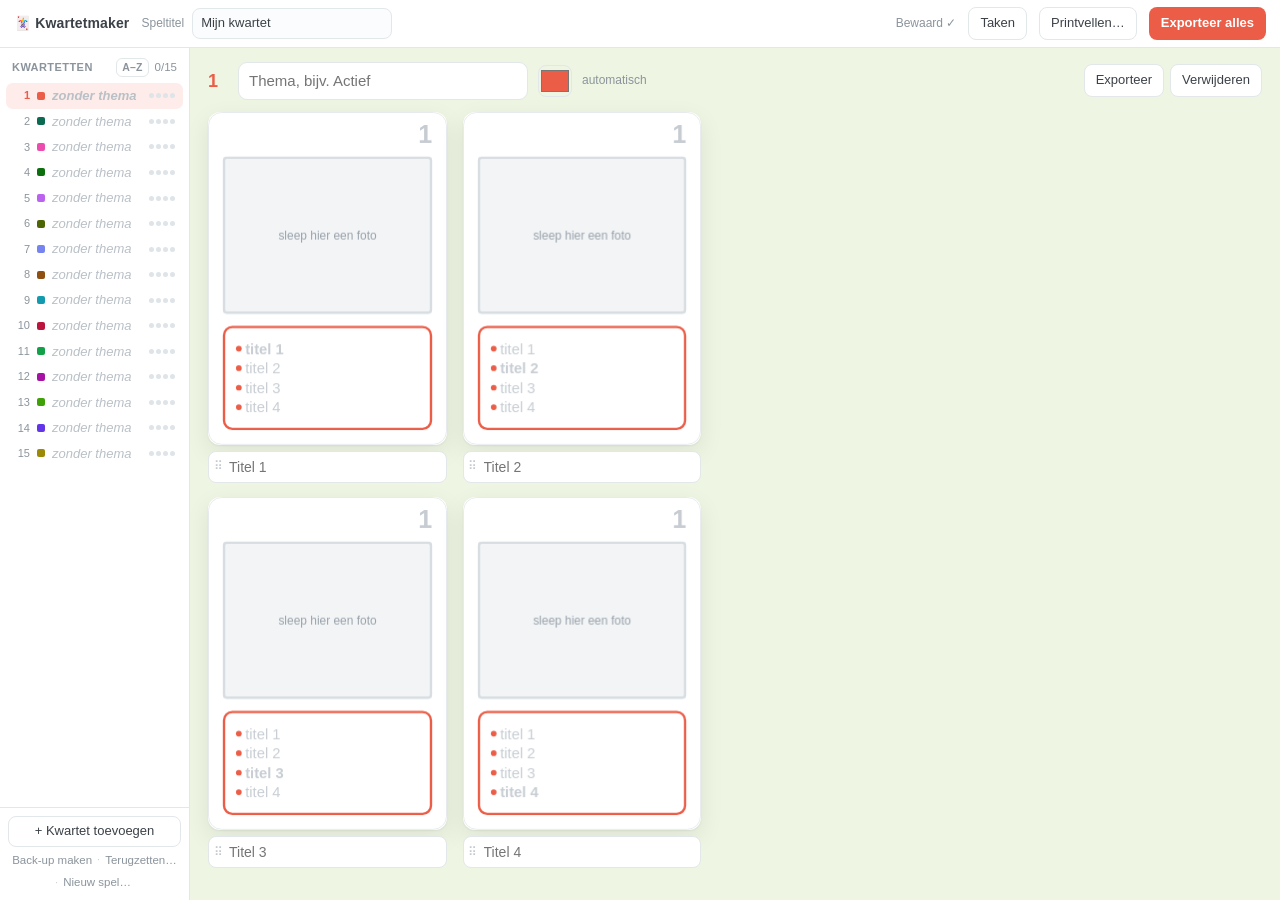
==== index.html @ a2814bfc "Wisselen, leegmaken, takenlijst, A-Z en hele foto met vervaagde randen - Kaartjes wisselen door te s" ====
<!doctype html>
<html lang="nl">
<head>
<meta charset="utf-8">
<meta name="viewport" content="width=device-width, initial-scale=1">
<title>Kwartetmaker</title>
<link rel="stylesheet" href="css/style.css">
</head>
<body>
<header class="topbar">
  <div class="brand">🃏 Kwartetmaker</div>
  <label class="inline"><span class="lbl">Speltitel</span>
    <input id="gameTitle" type="text" placeholder="Naam van het spel" autocomplete="off">
  </label>
  <div class="spacer"></div>
  <span id="status" class="status"></span>
  <button id="openTaken" class="btn" aria-pressed="false">Taken <span id="takenAantal" class="badge" hidden></span></button>
  <button id="openShare" class="btn serveronly" hidden>Delen…</button>
  <button id="openPrint" class="btn">Printvellen…</button>
  <button id="exportAll" class="btn primary">Exporteer alles</button>
</header>

<main>
  <aside class="sidebar">
    <div class="sidebar-head">
      <h2>Kwartetten</h2>
      <button id="sorteer" class="sorteer" type="button" aria-pressed="false">A–Z</button>
      <span id="progress" class="muted"></span>
    </div>
    <ol id="quartetList" class="quartet-list"></ol>
    <div class="sidebar-foot">
      <button id="addQuartet" class="btn ghost">+ Kwartet toevoegen</button>
      <div class="foot-links">
        <button id="backup" class="btn link">Back-up maken</button>
        <span class="sep">·</span>
        <button id="restore" class="btn link">Terugzetten…</button>
        <span class="sep">·</span>
        <button id="newGame" class="btn link danger">Nieuw spel…</button>
        <span class="sep serveronly" hidden>·</span>
        <button id="logout" class="btn link serveronly" hidden>Uitloggen</button>
      </div>
    </div>
  </aside>

  <section id="editor" class="editor"></section>

  <aside id="taken" class="taken" hidden aria-label="Takenlijst">
    <div class="taken-kop">
      <h2>Takenlijst</h2>
      <button id="sluitTaken" class="btn link" type="button" title="Sluiten">✕</button>
    </div>
    <p id="takenUitleg" class="hint"></p>
    <form id="takenForm" class="taken-nieuw">
      <input id="takenTekst" type="text" placeholder="Wat moet er nog gebeuren, of wat mis je?" autocomplete="off">
      <button class="btn primary" title="Toevoegen">+</button>
    </form>
    <label class="check taken-koppel"><input id="takenKoppel" type="checkbox"> <span id="takenKoppelTekst"></span></label>
    <ul id="takenLijst" class="taken-lijst"></ul>
    <details id="takenKlaarBlok" class="taken-klaar" hidden>
      <summary id="takenKlaarKop"></summary>
      <ul id="takenKlaarLijst" class="taken-lijst"></ul>
      <button id="takenOpruimen" class="btn link" type="button">Afgevinkte weghalen</button>
    </details>
    <label class="taken-naam">Je naam
      <input id="takenNaam" type="text" placeholder="zodat anderen zien wie wat schreef" autocomplete="off">
    </label>
  </aside>
</main>

<input id="filePicker" type="file" accept="image/*" multiple hidden>
<input id="backupPicker" type="file" accept=".zip,application/zip" hidden>
<dialog id="loginDialog" class="dialog">
  <form id="loginForm" class="dialog-body login">
    <h2>Kwartetmaker</h2>
    <p id="loginMelding" class="hint"></p>
    <label class="row" id="loginVeld">Wachtwoord
      <input id="loginWachtwoord" type="password" autocomplete="current-password" required>
    </label>
    <p id="loginFout" class="fout" hidden></p>
    <div class="dialog-actions">
      <button type="submit" class="btn primary">Inloggen</button>
    </div>
  </form>
</dialog>

<dialog id="shareDialog" class="dialog">
  <form method="dialog" class="dialog-body share">
    <h2>Bekijk-link delen</h2>
    <p class="hint">Iedereen met deze link kan het hele kwartet bekijken, ook op
      een telefoon, zonder wachtwoord. Aanpassen, downloaden en printen kan er
      niet mee. Wijzigingen zijn binnen een paar seconden te zien.</p>
    <p id="shareGeen" class="share-geen">Er is nog geen link.</p>
    <div id="shareLink" class="share-link">
      <input id="shareUrl" type="text" readonly>
      <button type="button" id="shareCopy" class="btn">Kopieer</button>
      <a id="shareOpen" class="btn" target="_blank" rel="noopener">Bekijk</a>
    </div>
    <div class="dialog-actions">
      <button type="button" id="shareOff" class="btn link danger">Link uitzetten</button>
      <span class="spacer"></span>
      <button type="button" id="shareNew" class="btn">Link maken</button>
      <button value="close" class="btn primary">Klaar</button>
    </div>
  </form>
</dialog>

<dialog id="printDialog" class="dialog">
  <form method="dialog" class="dialog-body">
    <h2>Printvellen maken</h2>
    <div class="dialog-cols">
      <section>
        <h3>Achterkant</h3>
        <p class="hint">Voor alle kaartjes hetzelfde, anders zie je van achteren
          welk kwartet het is.</p>
        <div class="back-preview preview"><canvas id="backPreview"></canvas></div>
        <div class="cardtools">
          <button type="button" class="icon" id="backPick" title="Afbeelding kiezen">🖼</button>
          <button type="button" class="icon fit" id="backFit"></button>
          <input id="backZoom" class="zoom" type="range" min="1" max="3" step="0.01" title="Inzoomen">
          <button type="button" class="icon" id="backClear" title="Afbeelding verwijderen">✕</button>
        </div>
        <p class="hint">Sleep hier een foto op, of kies er een met 🖼. Slepen in
          het kaartje verschuift de uitsnede.</p>
      </section>
      <section class="dialog-form">
        <label class="row">Tekst
          <input id="backTitle" type="text" placeholder="Naam van het spel" autocomplete="off">
        </label>
        <label class="row">Kleur
          <input id="backColor" type="color">
        </label>
        <label class="row">Motief
          <select id="backPattern">
            <option value="stippen">Stippen</option>
            <option value="strepen">Strepen</option>
            <option value="effen">Effen</option>
          </select>
        </label>
        <h3>Printen</h3>
        <label class="check"><input id="optBacks" type="checkbox" checked> Achterkanten meeprinten</label>
        <label class="check"><input id="optMarks" type="checkbox" checked> Snijlijnen in de marge</label>
        <label class="check"><input id="optEmpty" type="checkbox"> Ook lege kwartetten</label>
        <p class="hint">9 kaartjes per A4 (63 × 88 mm). Print dubbelzijdig met
          omslaan over de <strong>lange kant</strong> en zet "ware grootte" /
          100 % aan, niet "passend maken".</p>
      </section>
    </div>
    <div class="dialog-actions">
      <button value="cancel" class="btn">Sluiten</button>
      <button id="makePdf" value="pdf" class="btn primary">Maak PDF</button>
    </div>
  </form>
</dialog>


<div id="toast" class="toast" hidden></div>
<script type="module" src="js/app.js"></script>
</body>
</html>
---- css/style.css ----
:root {
  --accent: #e08a2e;
  --bg: #eef5e3;
  --panel: #ffffff;
  --ink: #3b4147;
  --muted: #8b949c;
  --line: #e2e7ea;
  --radius: 12px;
  --shadow: 0 1px 2px rgba(20,30,20,.06), 0 8px 24px rgba(20,30,20,.08);
  color-scheme: light;
}

* { box-sizing: border-box; }

/* Eigen display-regels mogen [hidden] niet overrulen. */
[hidden] { display: none !important; }

html, body {
  height: 100%;
  margin: 0;
}

body {
  font: 14px/1.45 -apple-system, BlinkMacSystemFont, "Helvetica Neue", Arial, sans-serif;
  color: var(--ink);
  background: var(--bg);
  display: flex;
  flex-direction: column;
  overflow: hidden;
}

button, input { font: inherit; color: inherit; }

/* ---------- topbar ---------- */
.topbar {
  display: flex;
  align-items: center;
  gap: 12px;
  padding: 7px 14px;
  background: var(--panel);
  border-bottom: 1px solid var(--line);
  flex: 0 0 auto;
}
.brand { font-weight: 700; letter-spacing: .01em; white-space: nowrap; }
.spacer { flex: 1; }
.inline { display: flex; align-items: center; gap: 8px; color: var(--muted); font-size: 12px; min-width: 0; }
.inline input[type=text] {
  width: 200px; min-width: 90px; padding: 5px 8px; border: 1px solid var(--line);
  border-radius: 8px; background: #fbfcfd; color: var(--ink); font-size: 13px;
}
.inline input[type=text]:focus { outline: 2px solid color-mix(in srgb, var(--accent) 45%, white); border-color: var(--accent); }
.status { font-size: 12px; color: var(--muted); white-space: nowrap; }

.btn {
  border: 1px solid var(--line); background: #fff; border-radius: 8px;
  padding: 6px 11px; cursor: pointer; font-size: 13px; white-space: nowrap;
}
.btn:hover { background: #f6f8f9; }
.btn.primary { background: var(--accent); border-color: transparent; color: #fff; font-weight: 600; }
.btn.primary:hover { filter: brightness(1.05); }
.btn.ghost { width: 100%; padding: 5px 10px; }
.btn.link { border: none; background: none; color: var(--muted); padding: 6px; }
.btn.link:hover { color: var(--ink); background: none; text-decoration: underline; }
.btn.link.danger:hover { color: #c0392b; }
.foot-links { display: flex; align-items: center; justify-content: center; gap: 0 2px; flex-wrap: wrap; }
.foot-links .btn.link { padding: 3px 3px; font-size: 11.5px; }
.foot-links .sep { color: #ccd3d8; font-size: 11px; }
.btn:disabled { opacity: .5; cursor: default; }

/* Smal venster (bijv. naast Photos op een halve iMac): minder tekst bovenin. */
@media (max-width: 1100px) {
  .topbar .lbl { display: none; }
  .inline input[type=text] { width: 160px; }
}

/* ---------- layout ---------- */
main { flex: 1; display: flex; min-height: 0; position: relative; }

/* De zijbalk ligt als laag over de linkerrand. Bij aanwijzen klapt hij uit
   (met vertraging, zie app.js) tot de namen helemaal passen; de editor ernaast
   verspringt daardoor niet. */
.sidebar {
  position: absolute; top: 0; bottom: 0; left: 0; z-index: 20;
  width: 190px; background: var(--panel);
  border-right: 1px solid var(--line); display: flex; flex-direction: column; min-height: 0;
}
.sidebar.expanded {
  width: max-content; min-width: 190px; max-width: min(460px, 70vw);
  box-shadow: 8px 0 28px rgba(20,30,20,.16);
}
.sidebar.expanded .foot-links { flex-wrap: nowrap; }
.sidebar-head { display: flex; align-items: baseline; justify-content: space-between; padding: 10px 12px 6px; }
.sidebar-head h2 { font-size: 11px; text-transform: uppercase; letter-spacing: .06em; margin: 0; color: var(--muted); }
.muted { color: var(--muted); font-size: 11.5px; }
.quartet-list { list-style: none; margin: 0; padding: 0 6px; overflow-y: auto; flex: 1; }
.quartet-list li {
  display: flex; align-items: center; gap: 7px; padding: 4px 8px;
  border-radius: 7px; cursor: pointer; font-size: 13px; line-height: 1.35;
}
.quartet-list li:hover { background: #f4f7f8; }
.quartet-list li.active { background: color-mix(in srgb, var(--accent) 14%, white); }
.quartet-list .num { width: 16px; text-align: right; font-variant-numeric: tabular-nums; color: var(--muted); font-size: 11px; }
.quartet-list li.active .num { color: var(--accent); font-weight: 700; }
.quartet-list li.active .name { font-weight: 600; }
.quartet-list .name { flex: 1; min-width: 0; overflow: hidden; text-overflow: ellipsis; white-space: nowrap; }
.quartet-list .name.empty { color: #b9c0c6; font-style: italic; }
.dots { display: flex; gap: 2px; flex: 0 0 auto; }
.dots i { width: 5px; height: 5px; border-radius: 50%; background: #dfe4e8; }
.dots i.on { background: var(--accent); }
.sidebar-foot { padding: 8px 8px 6px; border-top: 1px solid var(--line); display: flex; flex-direction: column; gap: 2px; }

/* ---------- editor ---------- */
.editor {
  flex: 1; overflow-y: auto; padding: 14px 18px 16px; min-width: 0; margin-left: 190px;
  /* Kaartbreedte zo gekozen dat de 2x2 altijd in beeld past: begrensd door de
     hoogte (twee rijen kaartjes + titelvelden + kop) én door de breedte. */
  --cardw: clamp(140px,
                 min(calc((100vh - 232px) / 2.8), calc((100vw - 190px - 52px) / 2)),
                 330px);
}

.editor-head { display: flex; align-items: center; gap: 10px; margin-bottom: 12px; flex-wrap: wrap; }
.qnum { font-weight: 700; font-size: 18px; color: var(--accent); font-variant-numeric: tabular-nums; min-width: 20px; }
.theme-input {
  flex: 1 1 150px; max-width: 290px; min-width: 0;
  padding: 7px 10px; border: 1px solid var(--line); border-radius: 9px; background: #fff; font-size: 15px;
}
.theme-input:focus { outline: 2px solid color-mix(in srgb, var(--accent) 45%, white); border-color: var(--accent); }
.editor-actions { margin-left: auto; display: flex; gap: 6px; }

.cards { display: grid; grid-template-columns: repeat(2, var(--cardw)); gap: 14px 16px; }

.cardcol { display: flex; flex-direction: column; gap: 6px; }
.preview {
  position: relative; border-radius: var(--radius); background: var(--panel);
  box-shadow: var(--shadow); overflow: hidden;
}
.preview canvas { display: block; width: 100%; height: auto; }
.preview:not(.has-photo) canvas { cursor: pointer; }
.preview.dragging canvas { cursor: grabbing; }
.preview.has-photo canvas { cursor: grab; }
.preview.over::after {
  content: "Laat los om de foto te plaatsen";
  position: absolute; inset: 0; display: flex; align-items: center; justify-content: center;
  text-align: center; padding: 20px; font-size: 12px; font-weight: 600; color: var(--accent);
  background: color-mix(in srgb, var(--accent) 12%, rgba(255,255,255,.9));
  border: 2px dashed var(--accent); border-radius: var(--radius);
}
.cardcol input.title {
  padding: 6px 9px; height: 32px; border: 1px solid var(--line); border-radius: 8px; background: #fff; width: 100%;
}
.cardcol input.title:focus { outline: 2px solid color-mix(in srgb, var(--accent) 45%, white); border-color: var(--accent); }

/* Fotoknoppen zweven bovenop het kaartje en verschijnen bij aanwijzen,
   zodat er onder elk kaartje alleen het titelveld staat. */
.photo-tools {
  position: absolute; left: 6px; right: 6px; top: 6px;
  display: flex; align-items: center; gap: 6px; padding: 4px;
  border-radius: 9px; background: rgba(255,255,255,.95); box-shadow: 0 1px 6px rgba(0,0,0,.18);
  opacity: 0; pointer-events: none; transition: opacity .12s;
}
.preview:hover .photo-tools, .preview:focus-within .photo-tools { opacity: 1; pointer-events: auto; }
.preview.dragging .photo-tools, .preview.over .photo-tools { opacity: 0; pointer-events: none; }
.preview:not(.has-photo) .photo-tools .zoom,
.preview:not(.has-photo) .photo-tools [data-act=fit] { display: none; }
.preview:not(.has-photo) .photo-tools [data-act=clear] { visibility: hidden; }
/* Eerste regel knoppen, daaronder de zoomschuif over de hele breedte. */
.photo-tools { flex-wrap: wrap; row-gap: 3px; }
.photo-tools .spring { flex: 1; }
.photo-tools .zoom { flex: 1 1 100%; order: 2; margin: 0 4px; height: 16px; }
.icon.fit { font-size: 14px; }
.icon[aria-pressed="true"] { background: #e9eef1; border-color: #cfd8de; }
@media (hover: none) { .photo-tools { opacity: 1; pointer-events: auto; } }

.icon {
  border: 1px solid var(--line); background: #fff; border-radius: 7px;
  width: 28px; height: 26px; flex: 0 0 auto; cursor: pointer; display: grid; place-items: center; font-size: 12px; padding: 0;
}
.icon:hover { background: #f6f8f9; }
.photo-tools input[type=range], .cardtools input[type=range] { flex: 1; accent-color: var(--accent); min-width: 0; }
.cardtools { display: flex; align-items: center; gap: 6px; }

.empty-state { color: var(--muted); padding: 60px 0; text-align: center; }

.toast {
  position: fixed; left: 50%; bottom: 26px; transform: translateX(-50%);
  background: #2f353a; color: #fff; padding: 10px 16px; border-radius: 10px;
  font-size: 13px; box-shadow: var(--shadow); z-index: 50; max-width: 70vw;
}

/* ---------- dialoog ---------- */
.dialog {
  border: none; border-radius: 16px; padding: 0; max-width: 700px; width: calc(100vw - 40px);
  box-shadow: 0 10px 40px rgba(20,30,20,.25); color: var(--ink); background: var(--panel);
}
.dialog::backdrop { background: rgba(30,40,30,.35); }
.dialog-body { padding: 22px 24px 18px; }
.dialog h2 { margin: 0 0 14px; font-size: 17px; }
.dialog h3 { margin: 18px 0 8px; font-size: 11px; text-transform: uppercase; letter-spacing: .06em; color: var(--muted); }
.dialog section:first-child h3 { margin-top: 0; }
.dialog-cols { display: grid; grid-template-columns: 200px 1fr; gap: 26px; align-items: start; }
.dialog .hint { color: var(--muted); font-size: 12px; margin: 8px 0 0; }
.dialog-form .row { display: flex; align-items: center; justify-content: space-between; gap: 10px; margin-bottom: 8px; font-size: 13px; }
.dialog-form .row input[type=text] { flex: 1; padding: 7px 9px; border: 1px solid var(--line); border-radius: 8px; }
.dialog-form .row input[type=color] { width: 38px; height: 28px; padding: 0; border: 1px solid var(--line); border-radius: 7px; background: none; }
.dialog-form select { padding: 6px 8px; border: 1px solid var(--line); border-radius: 8px; background: #fff; }
.dialog .check { display: flex; align-items: center; gap: 8px; font-size: 13px; margin-bottom: 7px; }
.dialog .check input { accent-color: var(--accent); }
.dialog-actions { display: flex; justify-content: flex-end; gap: 8px; margin-top: 18px; }
.back-preview { position: relative; border-radius: var(--radius); overflow: hidden; box-shadow: var(--shadow); }
.back-preview + .cardtools { margin-top: 10px; }
.cardtools .icon:disabled, .cardtools input:disabled { opacity: .4; cursor: default; }
.back-preview canvas { display: block; width: 100%; height: auto; }

/* ---------- kleur per thema ---------- */
.quartet-list .swatch { width: 8px; height: 8px; border-radius: 2px; flex: 0 0 auto; }
.theme-color { display: flex; align-items: center; gap: 6px; }
.theme-color input[type=color] { width: 34px; height: 32px; padding: 0; border: 1px solid var(--line); border-radius: 8px; background: none; cursor: pointer; }
.theme-color .btn.link { font-size: 12px; padding: 4px 4px; }

.dialog .login { max-width: 360px; }
.dialog .login .row { display: flex; align-items: center; justify-content: space-between; gap: 12px; font-size: 13px; margin-top: 14px; }
.dialog .login input { flex: 1; padding: 8px 10px; border: 1px solid var(--line); border-radius: 8px; }
.fout { color: #c0392b; font-size: 12px; margin: 10px 0 0; }

.dialog .share { max-width: 560px; }
.share-geen { font-size: 13px; margin: 14px 0 0; }
.share-link { display: flex; gap: 6px; margin-top: 14px; }
.share-link input { flex: 1; min-width: 0; padding: 7px 9px; border: 1px solid var(--line); border-radius: 8px; font-size: 12px; background: #fbfcfd; }
.share-link a.btn { text-decoration: none; color: inherit; }
.dialog-actions .spacer { flex: 1; }

/* ---------- zijbalk sorteren ---------- */
.sidebar-head { gap: 6px; }
.sidebar-head h2 { flex: 1; letter-spacing: .04em; }
.sidebar-head .muted { white-space: nowrap; }
.sorteer {
  border: 1px solid var(--line); background: #fff; border-radius: 6px; cursor: pointer;
  font-size: 10.5px; font-weight: 600; padding: 1px 5px; color: var(--muted); letter-spacing: .02em;
  white-space: nowrap;
}
.sorteer:hover { color: var(--ink); }
.sorteer[aria-pressed="true"] { background: var(--ink); border-color: var(--ink); color: #fff; }

/* ---------- wisselen door slepen ---------- */
.photo-tools .grip { cursor: grab; user-select: none; -webkit-user-select: none; font-size: 14px; color: var(--muted); }
.photo-tools .grip:active { cursor: grabbing; }
.preview:not(.has-content) .photo-tools [data-act=empty],
.preview:not(.has-content) .photo-tools .grip { visibility: hidden; }
.cardcol.bron .preview, .titelrij.bron { opacity: .45; }
.preview.over-wissel::after {
  content: "Laat los om te wisselen";
  position: absolute; inset: 0; display: flex; align-items: center; justify-content: center;
  text-align: center; padding: 20px; font-size: 12px; font-weight: 600; color: var(--ink);
  background: rgba(255,255,255,.82); border: 2px dashed var(--ink); border-radius: var(--radius);
}
.preview.over-wissel .photo-tools { opacity: 0; pointer-events: none; }
.titelrij { position: relative; display: flex; align-items: center; }
.grip-titel {
  position: absolute; left: 2px; top: 0; bottom: 0; width: 16px; display: grid; place-items: center;
  color: #c3cad0; cursor: grab; font-size: 12px; user-select: none; -webkit-user-select: none;
}
.grip-titel:hover { color: var(--muted); }
.titelrij input.title { padding-left: 20px; }
.titelrij.over input.title { outline: 2px dashed var(--ink); outline-offset: 1px; }

/* ---------- toast met knop ---------- */
.toast-knop {
  margin-left: 10px; border: 0; background: none; color: #ffd28a; font-weight: 600;
  cursor: pointer; padding: 0; text-decoration: underline;
}

/* ---------- takenlijst ---------- */
.badge {
  display: inline-block; min-width: 17px; padding: 0 5px; margin-left: 4px; border-radius: 9px;
  background: var(--accent); color: #fff; font-size: 11px; font-weight: 700; line-height: 17px; text-align: center;
}
#openTaken[aria-pressed="true"] { background: #eef1f3; }
/* Neemt ruimte in naast de editor (ligt er niet overheen): de kaartjes worden
   iets kleiner maar blijven alle vier in beeld, ook naast Photos. */
.taken {
  flex: 0 0 290px; width: 290px; min-height: 0;
  background: var(--panel); border-left: 1px solid var(--line);
  display: flex; flex-direction: column; padding: 12px 14px 12px; gap: 8px; overflow: hidden;
}
.taken-kop { display: flex; align-items: center; justify-content: space-between; }
.taken-kop h2 { margin: 0; font-size: 15px; }
.taken .hint { margin: 0; color: var(--muted); font-size: 12px; }
.taken-nieuw { display: flex; gap: 6px; }
.taken-nieuw input {
  flex: 1; min-width: 0; padding: 7px 9px; border: 1px solid var(--line); border-radius: 8px; font-size: 13px;
}
.taken-nieuw input:focus { outline: 2px solid color-mix(in srgb, var(--accent) 45%, white); border-color: var(--accent); }
.taken-nieuw .btn { padding: 4px 12px; font-size: 16px; }
.taken-koppel { font-size: 12px; color: var(--muted); display: flex; gap: 6px; align-items: center; }
.taken-koppel input { accent-color: var(--accent); }
.taken-lijst { list-style: none; margin: 0; padding: 0; overflow-y: auto; }
#takenLijst { flex: 1; min-height: 60px; }
.taak { display: flex; align-items: flex-start; gap: 8px; padding: 7px 2px; border-bottom: 1px solid #f0f2f4; }
.taak input[type=checkbox] { margin-top: 3px; accent-color: var(--accent); flex: 0 0 auto; }
.taak-inhoud { flex: 1; min-width: 0; display: flex; flex-direction: column; }
.taak .tekst { font-size: 13px; overflow-wrap: anywhere; cursor: text; }
.taak.klaar .tekst { text-decoration: line-through; color: var(--muted); }
.taak .meta { font-size: 11px; color: var(--muted); }
.taak .kw { border: 0; background: none; padding: 0; font: inherit; font-weight: 600; cursor: pointer; }
.taak .kw:hover { text-decoration: underline; }
.taak .weg { border: 0; background: none; color: #c3cad0; cursor: pointer; font-size: 12px; padding: 2px 4px; visibility: hidden; }
.taak:hover .weg { visibility: visible; }
.taak .weg:hover { color: #c0392b; }
.taak input.bewerk { font-size: 13px; padding: 3px 6px; border: 1px solid var(--accent); border-radius: 6px; width: 100%; }
.taken-leeg { color: var(--muted); font-size: 13px; padding: 14px 2px; }
.taken-klaar { font-size: 12px; color: var(--muted); max-height: 35%; overflow-y: auto; }
.taken-klaar summary { cursor: pointer; padding: 4px 0; }
.taken-naam { font-size: 11.5px; color: var(--muted); display: flex; flex-direction: column; gap: 3px; border-top: 1px solid var(--line); padding-top: 8px; }
.taken-naam input { padding: 5px 8px; border: 1px solid var(--line); border-radius: 7px; font-size: 12.5px; color: var(--ink); }
@media (hover: none) { .taak .weg { visibility: visible; } }

body:has(.taken:not([hidden])) .editor {
  --cardw: clamp(130px,
                 min(calc((100vh - 232px) / 2.8), calc((100vw - 190px - 290px - 52px) / 2)),
                 330px);
}

/* ---------- melding nieuwe versie ---------- */
.nieuwe-versie {
  position: fixed; top: 54px; left: 50%; transform: translateX(-50%); z-index: 60;
  display: flex; align-items: center; gap: 12px; padding: 8px 10px 8px 16px;
  background: #2f353a; color: #fff; border-radius: 10px; box-shadow: var(--shadow); font-size: 13px;
}
.nieuwe-versie .btn { padding: 5px 12px; }
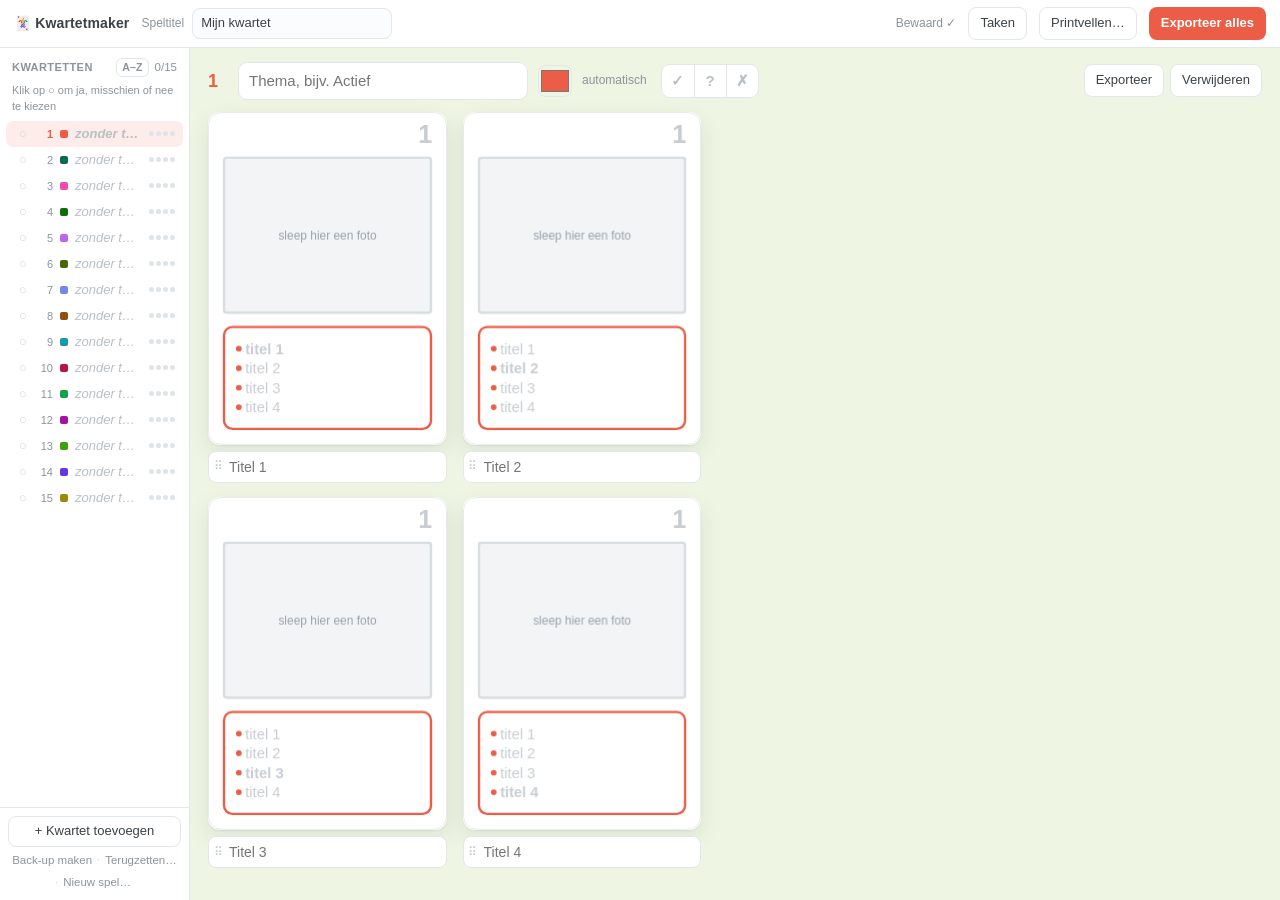
==== commit e7f1c394: "Per kwartet ja / misschien / nee, met teller tot 15 en dimmen bij nee - Gekleurd ✓ ? ✗ in de zijbalk" ====
--- a/index.html
+++ b/index.html
@@ -27,6 +27,7 @@
       <button id="sorteer" class="sorteer" type="button" aria-pressed="false">A–Z</button>
       <span id="progress" class="muted"></span>
     </div>
+    <div id="keuzeTeller" class="keuze-teller"></div>
     <ol id="quartetList" class="quartet-list"></ol>
     <div class="sidebar-foot">
       <button id="addQuartet" class="btn ghost">+ Kwartet toevoegen</button>
@@ -137,12 +138,20 @@
           </select>
         </label>
         <h3>Printen</h3>
-        <label class="check"><input id="optBacks" type="checkbox" checked> Achterkanten meeprinten</label>
-        <label class="check"><input id="optMarks" type="checkbox" checked> Snijlijnen in de marge</label>
+        <label class="check"><input type="radio" name="printSoort" value="vellen" checked> Printvellen om te knippen</label>
+        <label class="check"><input type="radio" name="printSoort" value="overzicht"> Overzicht: één kwartet per pagina</label>
+        <div id="vellenOpties" class="print-sub">
+          <label class="check"><input id="optBacks" type="checkbox" checked> Achterkanten meeprinten</label>
+          <label class="check"><input id="optMarks" type="checkbox" checked> Snijlijnen in de marge</label>
+        </div>
         <label class="check"><input id="optEmpty" type="checkbox"> Ook lege kwartetten</label>
-        <p class="hint">9 kaartjes per A4 (63 × 88 mm). Print dubbelzijdig met
+        <label class="check"><input id="optNee" type="checkbox" checked> Kwartetten met <span class="k-nee-tekst">✗</span> (nee) overslaan</label>
+        <p id="hintVellen" class="hint">9 kaartjes per A4 (63 × 88 mm). Print dubbelzijdig met
           omslaan over de <strong>lange kant</strong> en zet "ware grootte" /
           100 % aan, niet "passend maken".</p>
+        <p id="hintOverzicht" class="hint" hidden>Per kwartet één A4 met de vier kaartjes
+          zoals in de editor, groter dan echt (ca. 85 mm breed) zodat je ze goed kunt
+          nakijken. Zonder achterkanten en snijlijnen; niet om te knippen.</p>
       </section>
     </div>
     <div class="dialog-actions">
--- a/css/style.css
+++ b/css/style.css
@@ -328,3 +328,54 @@
   background: #2f353a; color: #fff; border-radius: 10px; box-shadow: var(--shadow); font-size: 13px;
 }
 .nieuwe-versie .btn { padding: 5px 12px; }
+
+/* ---------- dubbele foto's ---------- */
+/* Label linksonder in het fotovak (dat loopt tot 60,6% van de kaarthoogte, zie render.js). */
+.dubbel-label {
+  position: absolute; left: calc(6.2% + 6px); top: calc(60.6% - 28px); z-index: 2;
+  border: 1px solid #f0c36d; background: #fff4d6; color: #7a4f00; border-radius: 6px;
+  font-size: 11px; font-weight: 700; padding: 2px 7px; cursor: pointer; box-shadow: 0 1px 3px rgba(0,0,0,.15);
+}
+.dubbel-label:hover { background: #ffe9ad; }
+.preview.over .dubbel-label, .preview.over-wissel .dubbel-label { display: none; }
+.dubbel-stip { color: #c77700; font-size: 11px; flex: 0 0 auto; }
+.cardcol.knipper .preview { animation: knipper 0.7s ease 3; }
+@keyframes knipper { 50% { box-shadow: 0 0 0 4px #f0c36d, var(--shadow); } }
+
+.print-sub { margin-left: 22px; }
+.print-sub.uit { opacity: .45; pointer-events: none; }
+
+/* ---------- ja / misschien / nee ---------- */
+:root { --ja: #2e9e44; --misschien: #d98200; --nee: #d0392b; }
+.k-ja-tekst { color: var(--ja); font-weight: 700; }
+.k-misschien-tekst { color: var(--misschien); font-weight: 700; }
+.k-nee-tekst { color: var(--nee); font-weight: 700; }
+.keuze-teller { display: flex; gap: 10px; padding: 0 14px 6px 12px; font-size: 11.5px; }
+.keuze-teller .muted { font-size: 11px; }
+.keuze-teller .te-veel { color: #fff; background: var(--nee); border-radius: 5px; padding: 0 5px; }
+
+.quartet-list .keuze {
+  flex: 0 0 18px; width: 18px; height: 18px; border: 0; background: none; padding: 0; cursor: pointer;
+  font-size: 13px; font-weight: 800; line-height: 18px; text-align: center; border-radius: 5px;
+}
+.quartet-list .keuze:hover { background: #eef1f3; }
+.quartet-list .keuze.k-leeg { color: #cfd6db; font-weight: 400; }
+.quartet-list .keuze.k-ja { color: var(--ja); }
+.quartet-list .keuze.k-misschien { color: var(--misschien); }
+.quartet-list .keuze.k-nee { color: var(--nee); }
+.quartet-list .num { width: 14px; }
+/* Nee: alles gedimd, behalve het kruisje zelf (dan zie je nog wat je koos). */
+.quartet-list li.nee > :not(.keuze) { opacity: .35; }
+.quartet-list li.nee .name { text-decoration: line-through; }
+
+.keuze-knoppen { display: flex; border: 1px solid var(--line); border-radius: 9px; overflow: hidden; }
+.keuze-knoppen button {
+  border: 0; background: #fff; width: 32px; height: 32px; cursor: pointer; font-size: 15px; font-weight: 800; color: #b9c0c6;
+}
+.keuze-knoppen button + button { border-left: 1px solid var(--line); }
+.keuze-knoppen button:hover { background: #f4f7f8; }
+.keuze-knoppen .k-ja[aria-pressed="true"] { background: var(--ja); color: #fff; }
+.keuze-knoppen .k-misschien[aria-pressed="true"] { background: var(--misschien); color: #fff; }
+.keuze-knoppen .k-nee[aria-pressed="true"] { background: var(--nee); color: #fff; }
+.cards.nee { opacity: .4; filter: grayscale(.6); transition: opacity .15s; }
+.cards.nee:hover { opacity: .75; }
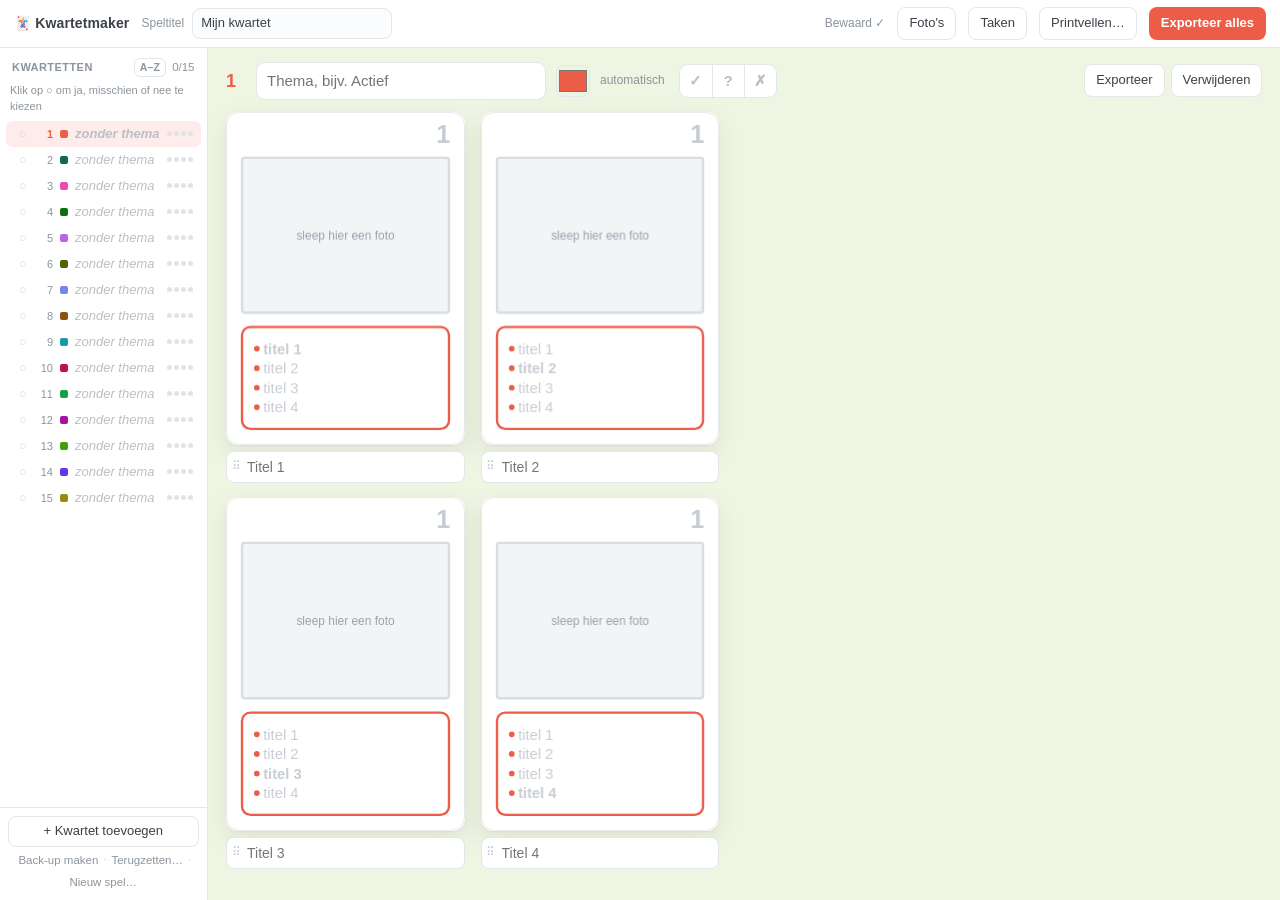
==== commit 1a0af75e: "Fotovoorraad: bak met alle geüploade foto's, slepen van en naar kaartjes - Paneel 'Foto's' met alle " ====
--- a/index.html
+++ b/index.html
@@ -14,6 +14,7 @@
   </label>
   <div class="spacer"></div>
   <span id="status" class="status"></span>
+  <button id="openVoorraad" class="btn" aria-pressed="false">Foto's <span id="voorraadAantal" class="badge badge-grijs" hidden></span></button>
   <button id="openTaken" class="btn" aria-pressed="false">Taken <span id="takenAantal" class="badge" hidden></span></button>
   <button id="openShare" class="btn serveronly" hidden>Delen…</button>
   <button id="openPrint" class="btn">Printvellen…</button>
@@ -44,6 +45,17 @@
   </aside>
 
   <section id="editor" class="editor"></section>
+
+  <aside id="voorraad" class="taken voorraad" hidden aria-label="Fotovoorraad">
+    <div class="taken-kop">
+      <h2>Foto's</h2>
+      <button id="sluitVoorraad" class="btn link" type="button" title="Sluiten">✕</button>
+    </div>
+    <p class="hint">Sleep foto's hierheen vanuit Photos, of van een kaartje (aan ⠿).
+      Sleep een foto naar een kaartje om hem te gebruiken.</p>
+    <label class="check voorraad-filter"><input id="voorraadOngebruikt" type="checkbox"> Alleen nog niet gebruikte</label>
+    <div id="voorraadRaster" class="voorraad-raster"></div>
+  </aside>
 
   <aside id="taken" class="taken" hidden aria-label="Takenlijst">
     <div class="taken-kop">
--- a/css/style.css
+++ b/css/style.css
@@ -84,11 +84,23 @@
   width: 190px; background: var(--panel);
   border-right: 1px solid var(--line); display: flex; flex-direction: column; min-height: 0;
 }
-.sidebar.expanded {
-  width: max-content; min-width: 190px; max-width: min(460px, 70vw);
-  box-shadow: 8px 0 28px rgba(20,30,20,.16);
-}
-.sidebar.expanded .foot-links { flex-wrap: nowrap; }
+/* Smal venster (bijv. naast Photos): uitklappen als laag bij aanwijzen. */
+@media (max-width: 1179.98px) {
+  .sidebar.expanded {
+    width: max-content; min-width: 190px; max-width: min(460px, 70vw);
+    box-shadow: 8px 0 28px rgba(20,30,20,.16);
+  }
+  .sidebar.expanded .foot-links { flex-wrap: nowrap; }
+}
+/* Breed venster: altijd uitgeklapt, als gewone kolom - de editor schuift op. */
+@media (min-width: 1180px) {
+  .sidebar {
+    position: static; flex: 0 0 auto;
+    width: max-content; min-width: 190px; max-width: min(460px, 32vw);
+  }
+  /* Kop, teller en voet bepalen de breedte niet; alleen de namen in de lijst. */
+  .sidebar-head, .keuze-teller, .sidebar-foot { contain: inline-size; }
+}
 .sidebar-head { display: flex; align-items: baseline; justify-content: space-between; padding: 10px 12px 6px; }
 .sidebar-head h2 { font-size: 11px; text-transform: uppercase; letter-spacing: .06em; margin: 0; color: var(--muted); }
 .muted { color: var(--muted); font-size: 11.5px; }
@@ -112,12 +124,9 @@
 /* ---------- editor ---------- */
 .editor {
   flex: 1; overflow-y: auto; padding: 14px 18px 16px; min-width: 0; margin-left: 190px;
-  /* Kaartbreedte zo gekozen dat de 2x2 altijd in beeld past: begrensd door de
-     hoogte (twee rijen kaartjes + titelvelden + kop) én door de breedte. */
-  --cardw: clamp(140px,
-                 min(calc((100vh - 232px) / 2.8), calc((100vw - 190px - 52px) / 2)),
-                 330px);
-}
+  container-type: inline-size;          /* de kaartjes rekenen met de échte breedte hiervan */
+}
+@media (min-width: 1180px) { .editor { margin-left: 0; } }
 
 .editor-head { display: flex; align-items: center; gap: 10px; margin-bottom: 12px; flex-wrap: wrap; }
 .qnum { font-weight: 700; font-size: 18px; color: var(--accent); font-variant-numeric: tabular-nums; min-width: 20px; }
@@ -128,7 +137,13 @@
 .theme-input:focus { outline: 2px solid color-mix(in srgb, var(--accent) 45%, white); border-color: var(--accent); }
 .editor-actions { margin-left: auto; display: flex; gap: 6px; }
 
-.cards { display: grid; grid-template-columns: repeat(2, var(--cardw)); gap: 14px 16px; }
+/* Kaartbreedte zo gekozen dat de 2x2 altijd in beeld past: begrensd door de
+   hoogte (twee rijen kaartjes + titelvelden + kop) én door de breedte die de
+   editor echt heeft (100cqw) - dus ook met een brede zijbalk of de takenlijst open. */
+.cards {
+  --cardw: clamp(130px, min(calc((100vh - 232px) / 2.8), calc((100cqw - 20px) / 2)), 330px);
+  display: grid; grid-template-columns: repeat(2, var(--cardw)); gap: 14px 16px;
+}
 
 .cardcol { display: flex; flex-direction: column; gap: 6px; }
 .preview {
@@ -315,12 +330,6 @@
 .taken-naam input { padding: 5px 8px; border: 1px solid var(--line); border-radius: 7px; font-size: 12.5px; color: var(--ink); }
 @media (hover: none) { .taak .weg { visibility: visible; } }
 
-body:has(.taken:not([hidden])) .editor {
-  --cardw: clamp(130px,
-                 min(calc((100vh - 232px) / 2.8), calc((100vw - 190px - 290px - 52px) / 2)),
-                 330px);
-}
-
 /* ---------- melding nieuwe versie ---------- */
 .nieuwe-versie {
   position: fixed; top: 54px; left: 50%; transform: translateX(-50%); z-index: 60;
@@ -350,7 +359,16 @@
 .k-ja-tekst { color: var(--ja); font-weight: 700; }
 .k-misschien-tekst { color: var(--misschien); font-weight: 700; }
 .k-nee-tekst { color: var(--nee); font-weight: 700; }
-.keuze-teller { display: flex; gap: 10px; padding: 0 14px 6px 12px; font-size: 11.5px; }
+.keuze-teller { display: flex; flex-wrap: wrap; gap: 4px; padding: 0 10px 6px; font-size: 11.5px; }
+.keuze-teller .chip {
+  border: 1px solid transparent; background: none; border-radius: 6px;
+  padding: 1px 5px; cursor: pointer; font: inherit; font-weight: 700;
+}
+.keuze-teller .chip:hover { background: #eef1f3; }
+.keuze-teller .chip[aria-pressed="true"] { border-color: currentColor; background: #fff; }
+.keuze-teller .chip.alles { color: var(--muted); font-weight: 400; text-decoration: underline; }
+.keuze-teller .chip.k-geen-tekst { color: #aab3ba; }
+.quartet-list .lijst-leeg { color: var(--muted); font-size: 12px; padding: 10px; font-style: italic; }
 .keuze-teller .muted { font-size: 11px; }
 .keuze-teller .te-veel { color: #fff; background: var(--nee); border-radius: 5px; padding: 0 5px; }
 
@@ -379,3 +397,43 @@
 .keuze-knoppen .k-nee[aria-pressed="true"] { background: var(--nee); color: #fff; }
 .cards.nee { opacity: .4; filter: grayscale(.6); transition: opacity .15s; }
 .cards.nee:hover { opacity: .75; }
+
+.k-geen-tekst { color: #aab3ba; font-weight: 700; }
+
+/* ---------- fotovoorraad ---------- */
+.badge-grijs { background: #8b949c; }
+#openVoorraad[aria-pressed="true"] { background: #eef1f3; }
+.voorraad { position: relative; }
+.voorraad-filter { font-size: 12px; color: var(--muted); }
+.voorraad-filter input { accent-color: var(--accent); }
+.voorraad-raster {
+  flex: 1; min-height: 0; overflow-y: auto; align-content: start;
+  display: grid; grid-template-columns: repeat(3, 1fr); gap: 6px; padding: 2px;
+}
+.voorraad-foto {
+  position: relative; aspect-ratio: 1; border-radius: 8px; overflow: hidden; cursor: grab;
+  background: #eef1f3; box-shadow: 0 0 0 1px var(--line);
+}
+.voorraad-foto:active { cursor: grabbing; }
+.voorraad-foto img { width: 100%; height: 100%; object-fit: cover; display: block; }
+.voorraad-foto img:not([src]) { visibility: hidden; }
+.voorraad-foto.gebruikt img { opacity: .55; }
+.voorraad-foto .waar {
+  position: absolute; left: 4px; bottom: 4px; padding: 0 5px; border-radius: 5px;
+  background: #3b4147; color: #fff; font-size: 10.5px; font-weight: 700; line-height: 16px;
+  max-width: calc(100% - 8px); overflow: hidden; text-overflow: ellipsis; white-space: nowrap;
+}
+.voorraad-foto .weg {
+  position: absolute; top: 3px; right: 3px; width: 20px; height: 20px; border-radius: 50%;
+  border: 0; background: rgba(255,255,255,.92); color: #c0392b; font-size: 11px; cursor: pointer;
+  display: none; box-shadow: 0 1px 3px rgba(0,0,0,.2);
+}
+.voorraad-foto:hover .weg { display: block; }
+@media (hover: none) { .voorraad-foto .weg { display: block; } }
+.voorraad-leeg { grid-column: 1 / -1; color: var(--muted); font-size: 12.5px; padding: 12px 2px; }
+.voorraad.over::after {
+  content: "Laat los: in de voorraad";
+  position: absolute; inset: 6px; display: flex; align-items: center; justify-content: center;
+  border: 2px dashed var(--accent); border-radius: 12px; font-weight: 600; font-size: 13px; color: var(--accent);
+  background: color-mix(in srgb, var(--accent) 10%, rgba(255,255,255,.92)); pointer-events: none;
+}
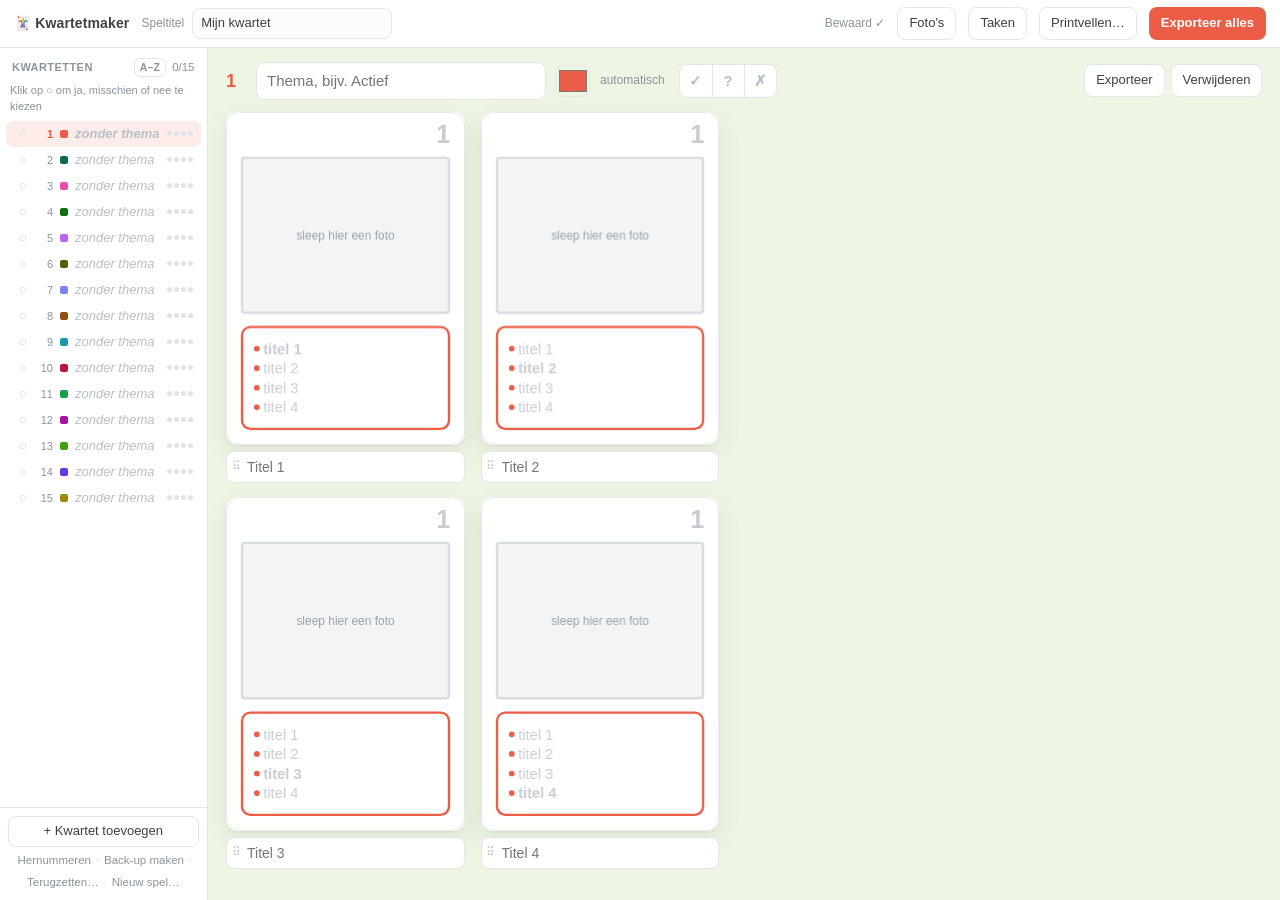
==== commit 93177b11: "Hernummeren op keuze: ja eerst, dan misschien, dan zonder keuze, nee laatst Knop onderin de zijbalk " ====
--- a/index.html
+++ b/index.html
@@ -33,6 +33,8 @@
     <div class="sidebar-foot">
       <button id="addQuartet" class="btn ghost">+ Kwartet toevoegen</button>
       <div class="foot-links">
+        <button id="hernummer" class="btn link">Hernummeren</button>
+        <span class="sep">·</span>
         <button id="backup" class="btn link">Back-up maken</button>
         <span class="sep">·</span>
         <button id="restore" class="btn link">Terugzetten…</button>
@@ -129,6 +131,7 @@
         <div class="cardtools">
           <button type="button" class="icon" id="backPick" title="Afbeelding kiezen">🖼</button>
           <button type="button" class="icon fit" id="backFit"></button>
+          <button type="button" class="icon" id="backDraai" title="Afbeelding een kwartslag draaien">⟳</button>
           <input id="backZoom" class="zoom" type="range" min="1" max="3" step="0.01" title="Inzoomen">
           <button type="button" class="icon" id="backClear" title="Afbeelding verwijderen">✕</button>
         </div>
@@ -136,6 +139,7 @@
           het kaartje verschuift de uitsnede.</p>
       </section>
       <section class="dialog-form">
+        <label class="check"><input id="backTekstAan" type="checkbox" checked> Tekst op de achterkant</label>
         <label class="row">Tekst
           <input id="backTitle" type="text" placeholder="Naam van het spel" autocomplete="off">
         </label>
--- a/css/style.css
+++ b/css/style.css
@@ -437,3 +437,18 @@
   border: 2px dashed var(--accent); border-radius: 12px; font-weight: 600; font-size: 13px; color: var(--accent);
   background: color-mix(in srgb, var(--accent) 10%, rgba(255,255,255,.92)); pointer-events: none;
 }
+
+/* ---------- draaien ---------- */
+.preview:not(.has-photo) .photo-tools [data-act=draai] { display: none; }
+/* Zeven knoppen in de zwevende balk: iets smaller, zodat ze ook op een smal kaartje passen. */
+.photo-tools { gap: 4px; }
+.photo-tools .icon { width: 25px; }
+.voorraad-foto .draai {
+  position: absolute; top: 3px; left: 3px; width: 20px; height: 20px; border-radius: 50%;
+  border: 0; background: rgba(255,255,255,.92); color: var(--ink); font-size: 12px; cursor: pointer;
+  display: none; box-shadow: 0 1px 3px rgba(0,0,0,.2); padding: 0; line-height: 20px;
+}
+.voorraad-foto:hover .draai { display: block; }
+@media (hover: none) { .voorraad-foto .draai { display: block; } }
+
+.dialog-form input:disabled { opacity: .45; }
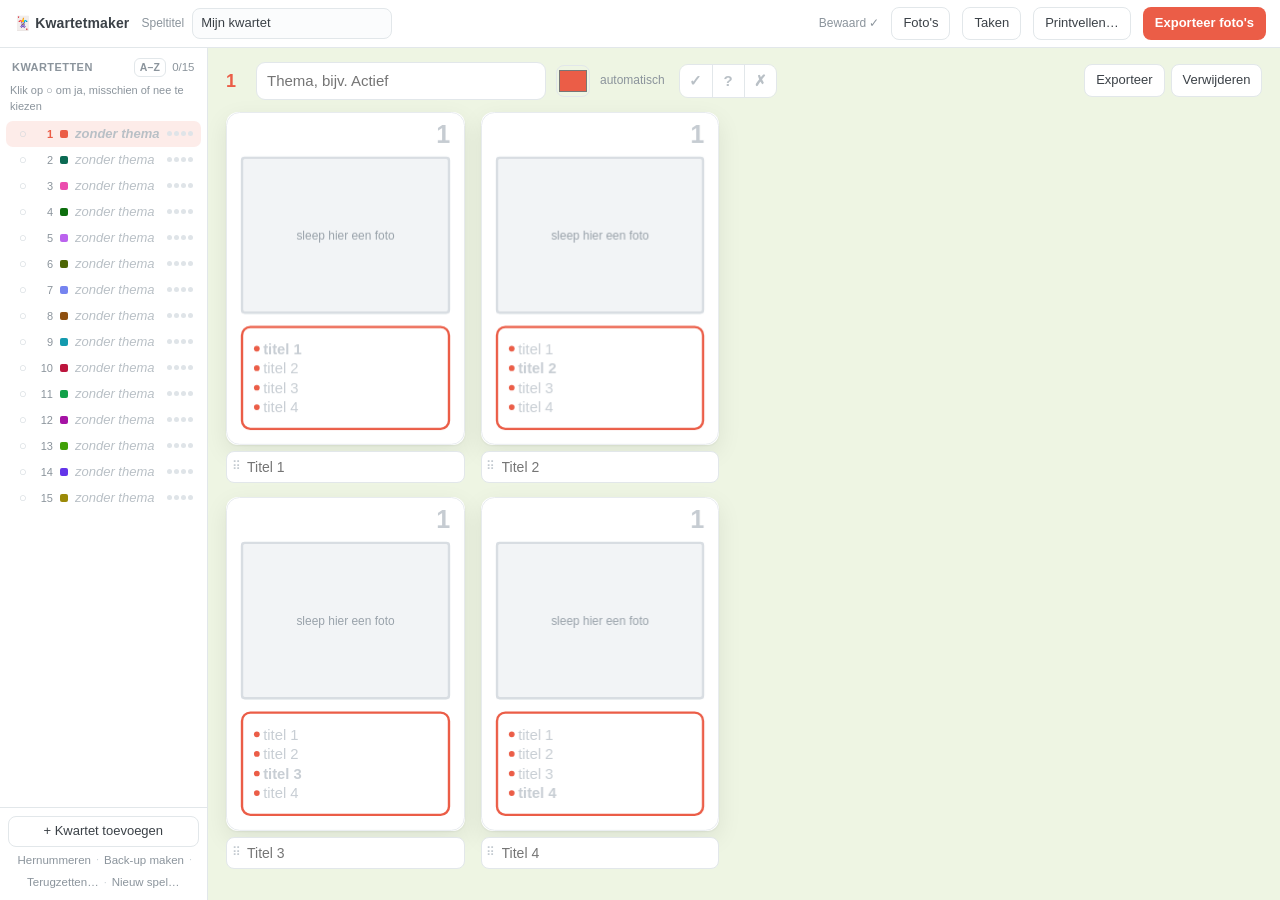
==== commit 624a5dc7: "Export: de foto's van de actieve kwartetten in plaats van kaart-PNG's Exporteer foto's geeft per kwa" ====
--- a/index.html
+++ b/index.html
@@ -18,7 +18,7 @@
   <button id="openTaken" class="btn" aria-pressed="false">Taken <span id="takenAantal" class="badge" hidden></span></button>
   <button id="openShare" class="btn serveronly" hidden>Delen…</button>
   <button id="openPrint" class="btn">Printvellen…</button>
-  <button id="exportAll" class="btn primary">Exporteer alles</button>
+  <button id="exportAll" class="btn primary" title="De foto's van de kwartetten met ✓, per kwartet in een mapje (zip)">Exporteer foto's</button>
 </header>
 
 <main>
--- a/css/style.css
+++ b/css/style.css
@@ -452,3 +452,9 @@
 @media (hover: none) { .voorraad-foto .draai { display: block; } }
 
 .dialog-form input:disabled { opacity: .45; }
+
+/* ---------- kwartetten verslepen ---------- */
+.quartet-list li[draggable="true"] { cursor: grab; }
+.quartet-list li.sleep { opacity: .4; }
+.quartet-list li.boven { box-shadow: inset 0 2px 0 var(--ink); }
+.quartet-list li.onder { box-shadow: inset 0 -2px 0 var(--ink); }
